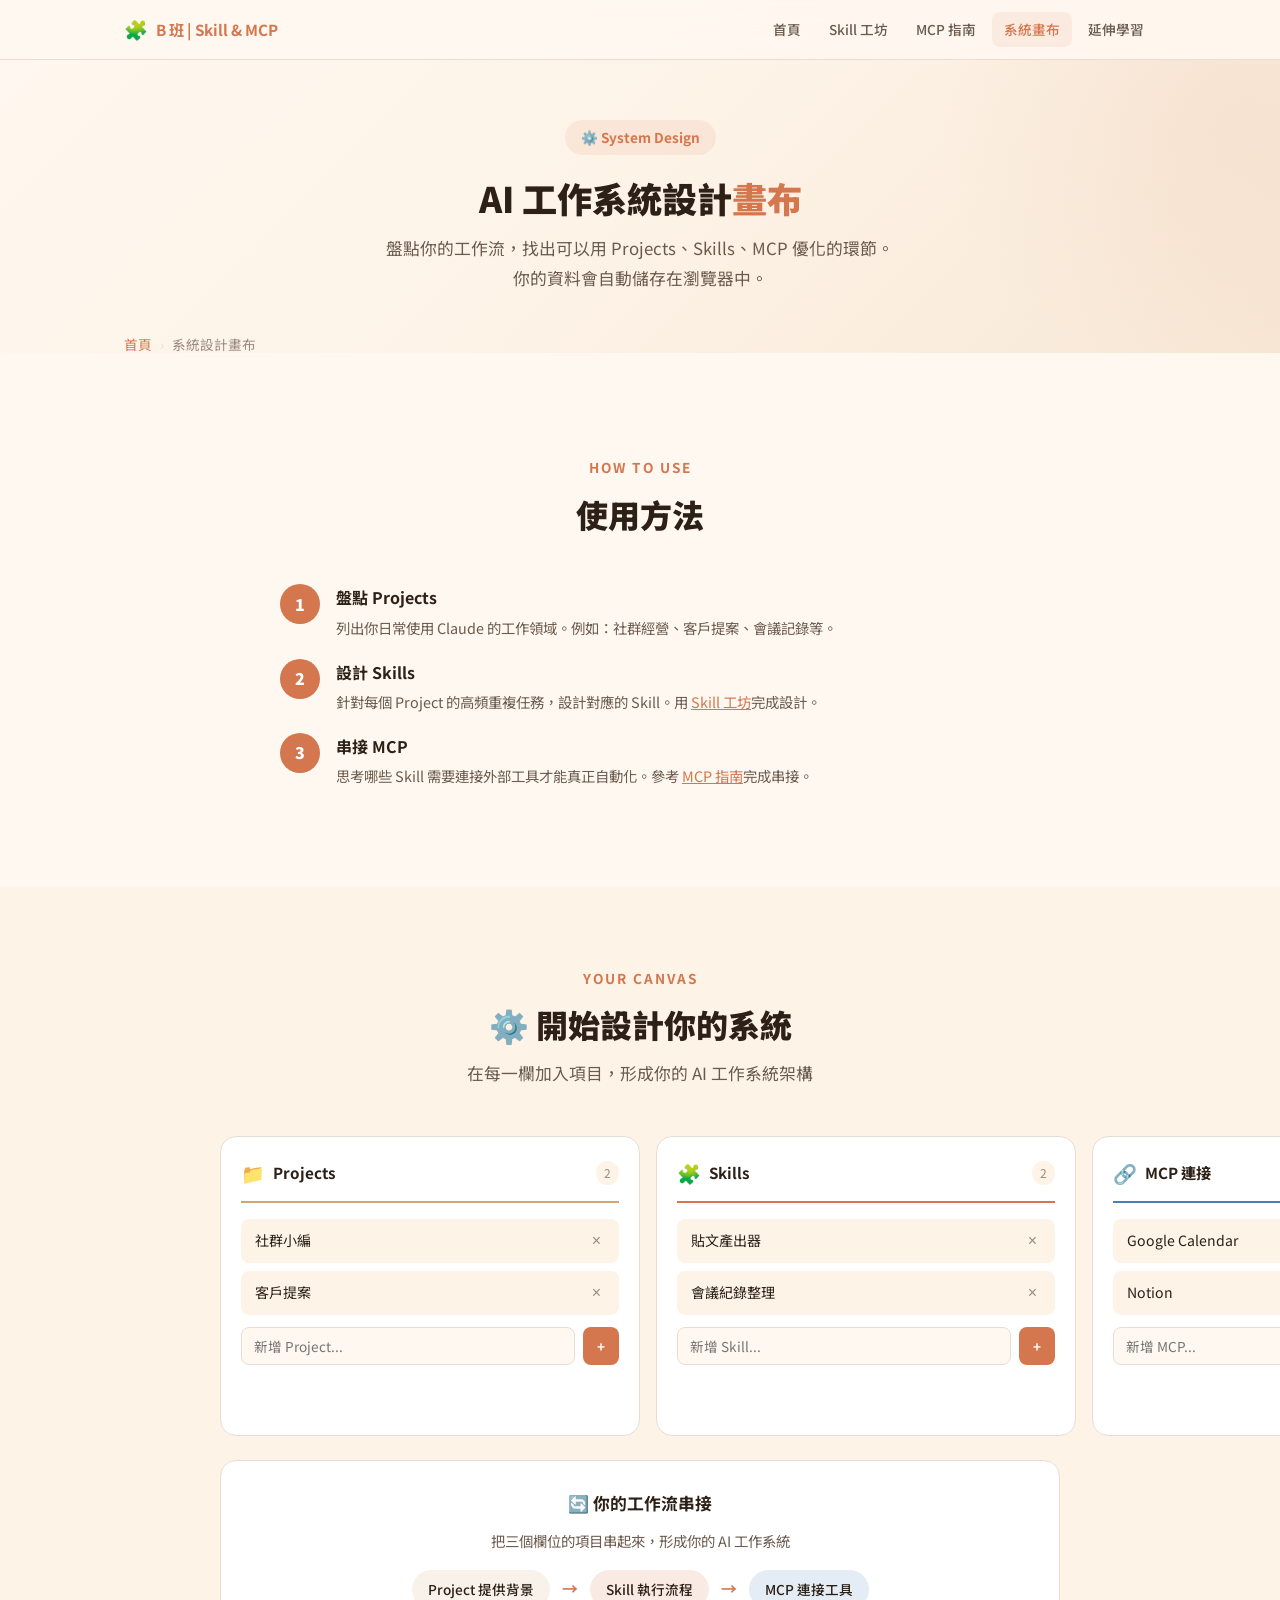
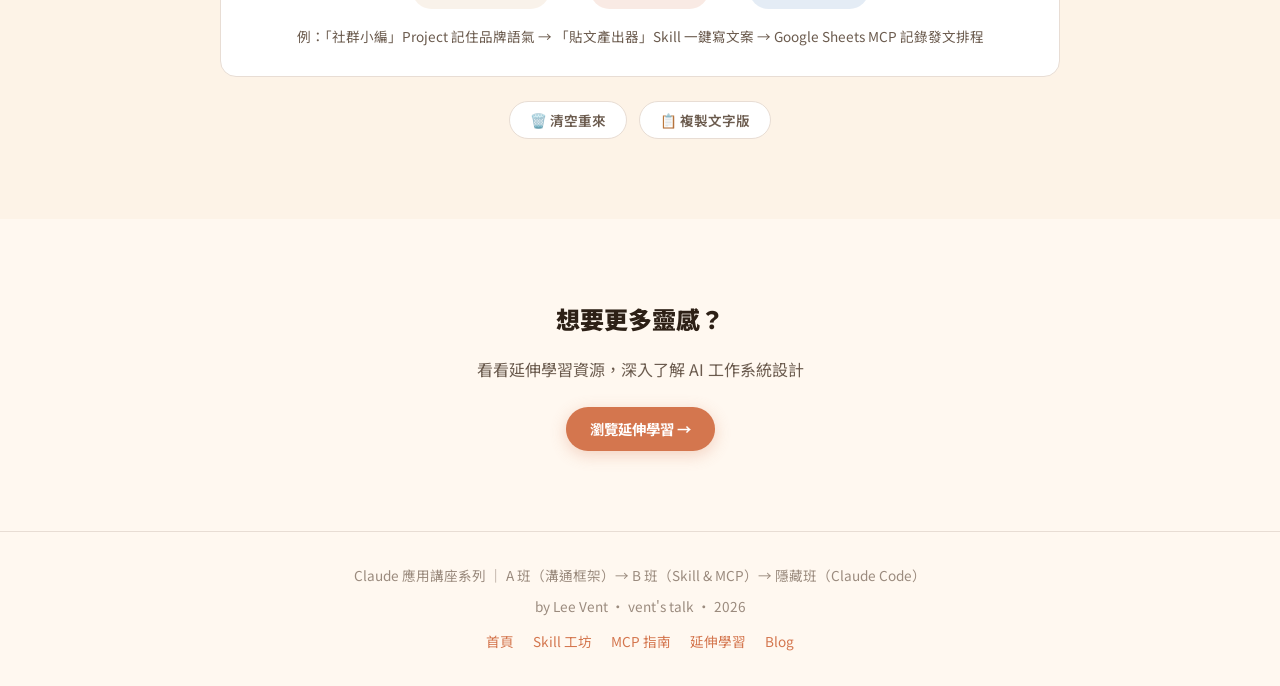
==== canvas/index.html @ 46711bc7 "refactor: transform single-page site into multi-page architecture - Extract shared CSS design system" ====
<!DOCTYPE html>
<html lang="zh-TW">
<head>
  <meta charset="UTF-8">
  <meta name="viewport" content="width=device-width, initial-scale=1.0">
  <title>AI 工作系統設計畫布 — B 班教學資源</title>
  <meta name="description" content="互動式設計畫布：盤點你的 Projects、Skills、MCP 連接，規劃你的 AI 工作系統。支援 localStorage 儲存。">
  <meta name="robots" content="index, follow">
  <link rel="canonical" href="https://bclass.leevent.xyz/canvas/">

  <meta property="og:type" content="article">
  <meta property="og:title" content="AI 工作系統設計畫布">
  <meta property="og:description" content="盤點你的工作流，用 Projects × Skills × MCP 打造你的 AI 工作系統。">
  <meta property="og:url" content="https://bclass.leevent.xyz/canvas/">

  <link rel="preconnect" href="https://fonts.googleapis.com">
  <link href="https://fonts.googleapis.com/css2?family=Noto+Sans+TC:wght@300;400;500;700;900&display=swap" rel="stylesheet">
  <link rel="stylesheet" href="/assets/shared.css">
  <style>
    /* ── Canvas ── */
    .canvas-container { max-width: 840px; margin: 0 auto; }
    .canvas-board {
      display: grid; grid-template-columns: repeat(3, 1fr); gap: 16px; margin-bottom: 24px;
    }
    .canvas-col {
      background: var(--bg-card); border-radius: var(--radius); padding: 20px;
      border: 1px solid var(--border); min-height: 300px;
    }
    .canvas-col-header {
      display: flex; align-items: center; gap: 8px; margin-bottom: 16px;
      padding-bottom: 12px; border-bottom: 2px solid;
    }
    .canvas-col-header h3 { font-size: 0.95rem; font-weight: 700; }
    .canvas-col-header .col-icon { font-size: 1.2rem; }
    .canvas-col-header .col-count {
      margin-left: auto; font-size: 0.75rem; color: var(--text-muted);
      background: var(--bg-alt); padding: 2px 8px; border-radius: 999px;
    }
    .canvas-col[data-type="projects"] .canvas-col-header { border-color: var(--accent-gold); }
    .canvas-col[data-type="skills"] .canvas-col-header { border-color: var(--accent); }
    .canvas-col[data-type="mcp"] .canvas-col-header { border-color: var(--accent-blue); }
    .canvas-item {
      background: var(--bg-alt); border-radius: var(--radius-xs); padding: 10px 14px;
      margin-bottom: 8px; font-size: 0.88rem; display: flex; align-items: center;
      justify-content: space-between; transition: var(--transition);
    }
    .canvas-item:hover { background: var(--border); }
    .canvas-remove {
      background: none; border: none; color: var(--text-muted);
      cursor: pointer; font-size: 1rem; padding: 0 4px;
    }
    .canvas-remove:hover { color: #D44; }
    .canvas-add { display: flex; gap: 8px; margin-top: 12px; }
    .canvas-add input {
      flex: 1; padding: 8px 12px; border: 1.5px solid var(--border);
      border-radius: var(--radius-xs); font-family: inherit; font-size: 0.85rem;
      background: var(--bg); color: var(--text);
    }
    .canvas-add input:focus { outline: none; border-color: var(--accent); }
    .canvas-add-btn {
      background: var(--accent); color: #fff; border: none;
      border-radius: var(--radius-xs); padding: 8px 14px; cursor: pointer;
      font-size: 0.85rem; font-weight: 700; font-family: inherit;
      transition: var(--transition);
    }
    .canvas-add-btn:hover { background: #C06A45; }

    /* ── Connections ── */
    .canvas-connections {
      background: var(--bg-card); border-radius: var(--radius); padding: 28px;
      border: 1px solid var(--border); text-align: center;
    }
    .canvas-connections h3 { font-size: 1.05rem; font-weight: 700; margin-bottom: 12px; }
    .canvas-connections p { font-size: 0.9rem; color: var(--text-sec); }
    .canvas-flow {
      display: flex; align-items: center; justify-content: center; gap: 12px;
      margin-top: 16px; flex-wrap: wrap;
    }
    .canvas-flow-item {
      background: var(--bg-alt); padding: 8px 16px; border-radius: 999px;
      font-size: 0.85rem; font-weight: 500;
    }
    .canvas-flow-arrow { color: var(--accent); font-weight: 700; }

    /* ── Actions ── */
    .canvas-actions {
      display: flex; justify-content: center; gap: 12px; margin-top: 24px;
    }
    .btn-canvas-action {
      padding: 8px 20px; border-radius: 999px; font-family: inherit;
      font-size: 0.85rem; font-weight: 600; cursor: pointer;
      transition: var(--transition); border: 1.5px solid var(--border);
      background: var(--bg-card); color: var(--text-sec);
    }
    .btn-canvas-action:hover { border-color: var(--accent); color: var(--accent); }

    /* ── How to use ── */
    .howto { max-width: 720px; margin: 0 auto; }
    .howto-step {
      display: grid; grid-template-columns: 40px 1fr; gap: 16px;
      margin-bottom: 20px; align-items: start;
    }
    .howto-num {
      width: 40px; height: 40px; border-radius: 50%;
      background: var(--accent); color: #fff; font-weight: 900;
      display: flex; align-items: center; justify-content: center;
    }
    .howto-step h3 { font-size: 1rem; font-weight: 700; margin-bottom: 4px; }
    .howto-step p { font-size: 0.9rem; color: var(--text-sec); line-height: 1.6; }

    @media (max-width: 768px) {
      .canvas-board { grid-template-columns: 1fr; }
    }
  </style>
</head>
<body>

  <!-- Navigation -->
  <nav class="nav" id="nav">
    <div class="nav-inner">
      <a href="/" class="nav-brand"><span>🧩</span> B 班 | Skill & MCP</a>
      <button class="nav-mobile-toggle" onclick="document.querySelector('.nav-links').classList.toggle('open')">☰</button>
      <div class="nav-links">
        <a href="/">首頁</a>
        <a href="/skill/">Skill 工坊</a>
        <a href="/mcp/">MCP 指南</a>
        <a href="/canvas/" class="active">系統畫布</a>
        <a href="/resources/">延伸學習</a>
      </div>
    </div>
  </nav>

  <!-- Page Hero -->
  <section class="page-hero">
    <div class="page-hero-inner">
      <div class="page-hero-badge">⚙️ System Design</div>
      <h1>AI 工作系統設計<span class="highlight">畫布</span></h1>
      <p class="subtitle">盤點你的工作流，找出可以用 Projects、Skills、MCP 優化的環節。<br>你的資料會自動儲存在瀏覽器中。</p>
    </div>
  </section>

  <div class="breadcrumb">
    <a href="/">首頁</a> <span class="sep">›</span> <span>系統設計畫布</span>
  </div>

  <!-- How to Use -->
  <section class="section">
    <div class="container">
      <div class="section-header fade-in">
        <div class="overline">How to Use</div>
        <h2>使用方法</h2>
      </div>
      <div class="howto fade-in">
        <div class="howto-step">
          <div class="howto-num">1</div>
          <div>
            <h3>盤點 Projects</h3>
            <p>列出你日常使用 Claude 的工作領域。例如：社群經營、客戶提案、會議記錄等。</p>
          </div>
        </div>
        <div class="howto-step">
          <div class="howto-num">2</div>
          <div>
            <h3>設計 Skills</h3>
            <p>針對每個 Project 的高頻重複任務，設計對應的 Skill。用 <a href="/skill/" style="color: var(--accent);">Skill 工坊</a>完成設計。</p>
          </div>
        </div>
        <div class="howto-step">
          <div class="howto-num">3</div>
          <div>
            <h3>串接 MCP</h3>
            <p>思考哪些 Skill 需要連接外部工具才能真正自動化。參考 <a href="/mcp/" style="color: var(--accent);">MCP 指南</a>完成串接。</p>
          </div>
        </div>
      </div>
    </div>
  </section>

  <!-- Canvas -->
  <section class="section section-alt" id="canvas">
    <div class="container">
      <div class="section-header fade-in">
        <div class="overline">Your Canvas</div>
        <h2>⚙️ 開始設計你的系統</h2>
        <p>在每一欄加入項目，形成你的 AI 工作系統架構</p>
      </div>
      <div class="canvas-container fade-in">
        <div class="canvas-board">
          <div class="canvas-col" data-type="projects">
            <div class="canvas-col-header">
              <span class="col-icon">📁</span>
              <h3>Projects</h3>
              <span class="col-count" id="projects-count">2</span>
            </div>
            <div id="projects-list">
              <div class="canvas-item">社群小編 <button class="canvas-remove" onclick="removeItem(this)">×</button></div>
              <div class="canvas-item">客戶提案 <button class="canvas-remove" onclick="removeItem(this)">×</button></div>
            </div>
            <div class="canvas-add">
              <input type="text" placeholder="新增 Project..." onkeydown="if(event.key==='Enter')addItem(this,'projects-list')">
              <button class="canvas-add-btn" onclick="addItem(this.previousElementSibling,'projects-list')">+</button>
            </div>
          </div>
          <div class="canvas-col" data-type="skills">
            <div class="canvas-col-header">
              <span class="col-icon">🧩</span>
              <h3>Skills</h3>
              <span class="col-count" id="skills-count">2</span>
            </div>
            <div id="skills-list">
              <div class="canvas-item">貼文產出器 <button class="canvas-remove" onclick="removeItem(this)">×</button></div>
              <div class="canvas-item">會議紀錄整理 <button class="canvas-remove" onclick="removeItem(this)">×</button></div>
            </div>
            <div class="canvas-add">
              <input type="text" placeholder="新增 Skill..." onkeydown="if(event.key==='Enter')addItem(this,'skills-list')">
              <button class="canvas-add-btn" onclick="addItem(this.previousElementSibling,'skills-list')">+</button>
            </div>
          </div>
          <div class="canvas-col" data-type="mcp">
            <div class="canvas-col-header">
              <span class="col-icon">🔗</span>
              <h3>MCP 連接</h3>
              <span class="col-count" id="mcp-count">2</span>
            </div>
            <div id="mcp-list">
              <div class="canvas-item">Google Calendar <button class="canvas-remove" onclick="removeItem(this)">×</button></div>
              <div class="canvas-item">Notion <button class="canvas-remove" onclick="removeItem(this)">×</button></div>
            </div>
            <div class="canvas-add">
              <input type="text" placeholder="新增 MCP..." onkeydown="if(event.key==='Enter')addItem(this,'mcp-list')">
              <button class="canvas-add-btn" onclick="addItem(this.previousElementSibling,'mcp-list')">+</button>
            </div>
          </div>
        </div>

        <div class="canvas-connections">
          <h3>🔄 你的工作流串接</h3>
          <p>把三個欄位的項目串起來，形成你的 AI 工作系統</p>
          <div class="canvas-flow">
            <div class="canvas-flow-item" style="background: rgba(212,165,116,0.15);">Project 提供背景</div>
            <div class="canvas-flow-arrow">→</div>
            <div class="canvas-flow-item" style="background: rgba(212,118,78,0.15);">Skill 執行流程</div>
            <div class="canvas-flow-arrow">→</div>
            <div class="canvas-flow-item" style="background: rgba(74,127,187,0.15);">MCP 連接工具</div>
          </div>
          <p style="margin-top: 16px; font-size: 0.85rem;">
            例：「社群小編」Project 記住品牌語氣 → 「貼文產出器」Skill 一鍵寫文案 → Google Sheets MCP 記錄發文排程
          </p>
        </div>

        <div class="canvas-actions">
          <button class="btn-canvas-action" onclick="resetCanvas()">🗑️ 清空重來</button>
          <button class="btn-canvas-action" onclick="exportCanvas()">📋 複製文字版</button>
        </div>
      </div>
    </div>
  </section>

  <!-- CTA -->
  <section class="section">
    <div class="container" style="text-align: center;">
      <h2 style="font-size: 1.5rem; font-weight: 900; margin-bottom: 16px;">想要更多靈感？</h2>
      <p style="color: var(--text-sec); margin-bottom: 24px;">看看延伸學習資源，深入了解 AI 工作系統設計</p>
      <a href="/resources/" class="btn btn-primary btn-sm">瀏覽延伸學習 →</a>
    </div>
  </section>

  <!-- Footer -->
  <footer class="footer">
    <div class="container">
      <p>Claude 應用講座系列 ｜ A 班（溝通框架）→ B 班（Skill & MCP）→ 隱藏班（Claude Code）</p>
      <p style="margin-top: 8px;">by Lee Vent · vent's talk · 2026</p>
      <div class="footer-links">
        <a href="/">首頁</a>
        <a href="/skill/">Skill 工坊</a>
        <a href="/mcp/">MCP 指南</a>
        <a href="/resources/">延伸學習</a>
        <a href="https://leevent.xyz">Blog</a>
      </div>
    </div>
  </footer>

  <script>
    window.addEventListener('scroll', () => {
      document.getElementById('nav').classList.toggle('scrolled', window.scrollY > 20);
    });
    const observer = new IntersectionObserver((entries) => {
      entries.forEach(e => { if (e.isIntersecting) e.target.classList.add('visible'); });
    }, { threshold: 0.1 });
    document.querySelectorAll('.fade-in').forEach(el => observer.observe(el));

    function escapeHtml(text) {
      const div = document.createElement('div');
      div.textContent = text;
      return div.innerHTML;
    }

    function addItem(input, listId) {
      const val = input.value.trim();
      if (!val) return;
      const list = document.getElementById(listId);
      const item = document.createElement('div');
      item.className = 'canvas-item';
      item.innerHTML = `${escapeHtml(val)} <button class="canvas-remove" onclick="removeItem(this)">×</button>`;
      list.appendChild(item);
      input.value = '';
      saveCanvas();
      updateCounts();
    }

    function removeItem(btn) {
      btn.parentElement.remove();
      saveCanvas();
      updateCounts();
    }

    function updateCounts() {
      ['projects', 'skills', 'mcp'].forEach(type => {
        const count = document.getElementById(type + '-list').querySelectorAll('.canvas-item').length;
        document.getElementById(type + '-count').textContent = count;
      });
    }

    function saveCanvas() {
      const data = {};
      ['projects-list', 'skills-list', 'mcp-list'].forEach(id => {
        const items = document.getElementById(id).querySelectorAll('.canvas-item');
        data[id] = Array.from(items).map(el => el.textContent.replace('×', '').trim());
      });
      localStorage.setItem('b-class-canvas', JSON.stringify(data));
    }

    function loadCanvas() {
      try {
        const data = JSON.parse(localStorage.getItem('b-class-canvas'));
        if (!data) { updateCounts(); return; }
        ['projects-list', 'skills-list', 'mcp-list'].forEach(id => {
          if (!data[id]) return;
          const list = document.getElementById(id);
          list.innerHTML = '';
          data[id].forEach(val => {
            const item = document.createElement('div');
            item.className = 'canvas-item';
            item.innerHTML = `${escapeHtml(val)} <button class="canvas-remove" onclick="removeItem(this)">×</button>`;
            list.appendChild(item);
          });
        });
        updateCounts();
      } catch(e) { updateCounts(); }
    }

    function resetCanvas() {
      if (!confirm('確定要清空所有項目嗎？')) return;
      ['projects-list', 'skills-list', 'mcp-list'].forEach(id => {
        document.getElementById(id).innerHTML = '';
      });
      localStorage.removeItem('b-class-canvas');
      updateCounts();
    }

    function exportCanvas() {
      let text = '# 我的 AI 工作系統設計\n\n';
      const labels = { 'projects-list': 'Projects', 'skills-list': 'Skills', 'mcp-list': 'MCP 連接' };
      ['projects-list', 'skills-list', 'mcp-list'].forEach(id => {
        const items = document.getElementById(id).querySelectorAll('.canvas-item');
        text += `## ${labels[id]}\n`;
        if (items.length === 0) { text += '（尚未新增）\n'; }
        else { Array.from(items).forEach(el => { text += `- ${el.textContent.replace('×', '').trim()}\n`; }); }
        text += '\n';
      });
      text += '## 串接邏輯\nProject 提供背景 → Skill 執行流程 → MCP 連接工具\n';
      navigator.clipboard.writeText(text).then(() => alert('已複製到剪貼簿！'));
    }

    loadCanvas();
  </script>
</body>
</html>
---- assets/shared.css ----
/* ══════════════════════════════════════
   B 班 Design System — shared.css
   ══════════════════════════════════════ */

*, *::before, *::after { box-sizing: border-box; margin: 0; padding: 0; }

:root {
  --bg: #FFF8F0;
  --bg-alt: #FDF3E7;
  --bg-card: #FFFFFF;
  --bg-dark: #1E1A15;
  --accent: #D4764E;
  --accent-light: #E8A87C;
  --accent-gold: #D4A574;
  --accent-blue: #4A7FBB;
  --accent-blue-light: #6B9DD4;
  --accent-green: #6BAF7B;
  --accent-purple: #8B6BB5;
  --text: #2D2016;
  --text-sec: #6B5B4E;
  --text-muted: #9B8B7E;
  --text-on-dark: #F5EDE5;
  --border: #E8DDD4;
  --shadow: rgba(45, 32, 22, 0.08);
  --shadow-lg: rgba(45, 32, 22, 0.12);
  --radius: 16px;
  --radius-sm: 12px;
  --radius-xs: 8px;
  --transition: all 0.3s cubic-bezier(0.4, 0, 0.2, 1);
}

html { font-size: 16px; scroll-behavior: smooth; }
body {
  font-family: 'Noto Sans TC', 'Microsoft JhengHei', 'PingFang TC', sans-serif;
  background: var(--bg);
  color: var(--text);
  line-height: 1.7;
  -webkit-font-smoothing: antialiased;
  overflow-x: hidden;
}

/* ── Navigation ── */
.nav {
  position: fixed; top: 0; left: 0; right: 0; z-index: 100;
  background: rgba(255, 248, 240, 0.92);
  backdrop-filter: blur(12px);
  border-bottom: 1px solid var(--border);
  transition: var(--transition);
}
.nav.scrolled { box-shadow: 0 2px 20px var(--shadow); }
.nav-inner {
  max-width: 1080px; margin: 0 auto;
  padding: 12px 24px;
  display: flex; align-items: center; justify-content: space-between;
}
.nav-brand {
  font-weight: 700; font-size: 0.95rem; color: var(--accent);
  text-decoration: none; display: flex; align-items: center; gap: 8px;
}
.nav-brand span { font-size: 1.2rem; }
.nav-links { display: flex; gap: 4px; }
.nav-links a {
  color: var(--text-sec); text-decoration: none; font-size: 0.85rem;
  padding: 6px 12px; border-radius: 8px; transition: var(--transition);
  font-weight: 500;
}
.nav-links a:hover { background: var(--bg-alt); color: var(--accent); }
.nav-links a.active { background: rgba(212,118,78,0.1); color: var(--accent); }
.nav-mobile-toggle { display: none; background: none; border: none; font-size: 1.5rem; cursor: pointer; color: var(--text); }

/* ── Container & Section ── */
.container { max-width: 1080px; margin: 0 auto; padding: 0 24px; }
.section { padding: 80px 0; }
.section-alt { background: var(--bg-alt); }
.section-dark { background: var(--bg-dark); color: var(--text-on-dark); }

/* ── Page Hero (sub-pages) ── */
.page-hero {
  padding: 120px 0 60px;
  background: linear-gradient(135deg, #FFF8F0 0%, #FDF3E7 50%, #F8E8D6 100%);
  position: relative; overflow: hidden;
}
.page-hero::before {
  content: ''; position: absolute; top: -50%; right: -20%;
  width: 600px; height: 600px; border-radius: 50%;
  background: radial-gradient(circle, rgba(212,118,78,0.08) 0%, transparent 70%);
}
.page-hero-inner {
  max-width: 780px; margin: 0 auto; padding: 0 24px;
  position: relative; z-index: 1; text-align: center;
}
.page-hero-badge {
  display: inline-flex; align-items: center; gap: 8px;
  background: rgba(212,118,78,0.1); color: var(--accent);
  padding: 6px 16px; border-radius: 999px; font-size: 0.85rem; font-weight: 700;
  margin-bottom: 20px;
}
.page-hero h1 { font-size: 2.2rem; font-weight: 900; line-height: 1.3; margin-bottom: 12px; }
.page-hero h1 .highlight { color: var(--accent); }
.page-hero .subtitle { font-size: 1.05rem; color: var(--text-sec); line-height: 1.8; }

/* ── Section Headers ── */
.section-header { text-align: center; margin-bottom: 48px; }
.section-header .overline {
  font-size: 0.85rem; font-weight: 700; color: var(--accent);
  text-transform: uppercase; letter-spacing: 2px; margin-bottom: 12px;
}
.section-header h2 { font-size: 2rem; font-weight: 900; line-height: 1.4; margin-bottom: 12px; }
.section-header p { font-size: 1.05rem; color: var(--text-sec); max-width: 640px; margin: 0 auto; }
.section-dark .section-header p { color: rgba(245,237,229,0.7); }

/* ── Buttons ── */
.btn {
  display: inline-flex; align-items: center; justify-content: center; gap: 8px;
  border: none; border-radius: 999px; font-family: inherit; cursor: pointer;
  font-weight: 700; transition: var(--transition); text-decoration: none;
}
.btn-primary {
  background: var(--accent); color: #fff;
  padding: 16px 36px; font-size: 1.05rem;
  box-shadow: 0 4px 16px rgba(212,118,78,0.3);
}
.btn-primary:hover { transform: translateY(-2px); box-shadow: 0 6px 24px rgba(212,118,78,0.4); }
.btn-secondary {
  background: transparent; color: var(--accent);
  padding: 14px 32px; font-size: 1rem;
  border: 2px solid var(--accent);
}
.btn-secondary:hover { background: rgba(212,118,78,0.08); }
.btn-sm {
  padding: 10px 24px; font-size: 0.9rem;
}

/* ── Breadcrumb ── */
.breadcrumb {
  display: flex; align-items: center; gap: 8px;
  font-size: 0.85rem; color: var(--text-muted);
  max-width: 1080px; margin: 0 auto; padding: 0 24px;
  margin-top: -20px; margin-bottom: 20px;
  position: relative; z-index: 1;
}
.breadcrumb a { color: var(--accent); text-decoration: none; }
.breadcrumb a:hover { text-decoration: underline; }
.breadcrumb .sep { color: var(--border); }

/* ── Footer ── */
.footer {
  padding: 32px 0; text-align: center;
  font-size: 0.85rem; color: var(--text-muted);
  border-top: 1px solid var(--border);
}
.footer-links { margin-top: 12px; }
.footer-links a {
  color: var(--accent); text-decoration: none;
  margin: 0 8px;
}
.footer-links a:hover { text-decoration: underline; }

/* ── Animations ── */
@keyframes fadeUp {
  from { opacity: 0; transform: translateY(20px); }
  to { opacity: 1; transform: translateY(0); }
}
.fade-in {
  opacity: 0; transform: translateY(20px);
  transition: opacity 0.6s ease, transform 0.6s ease;
}
.fade-in.visible { opacity: 1; transform: translateY(0); }

/* ── Responsive ── */
@media (max-width: 768px) {
  .nav-links { display: none; }
  .nav-links.open {
    display: flex; flex-direction: column; position: absolute;
    top: 100%; left: 0; right: 0; background: var(--bg);
    padding: 16px; border-bottom: 1px solid var(--border);
    box-shadow: 0 8px 24px var(--shadow);
  }
  .nav-mobile-toggle { display: block; }
  .page-hero h1 { font-size: 1.6rem; }
  .section { padding: 60px 0; }
  .breadcrumb { margin-top: -10px; }
}
@media (max-width: 480px) {
  .page-hero { padding: 100px 0 40px; }
  .section { padding: 50px 0; }
}
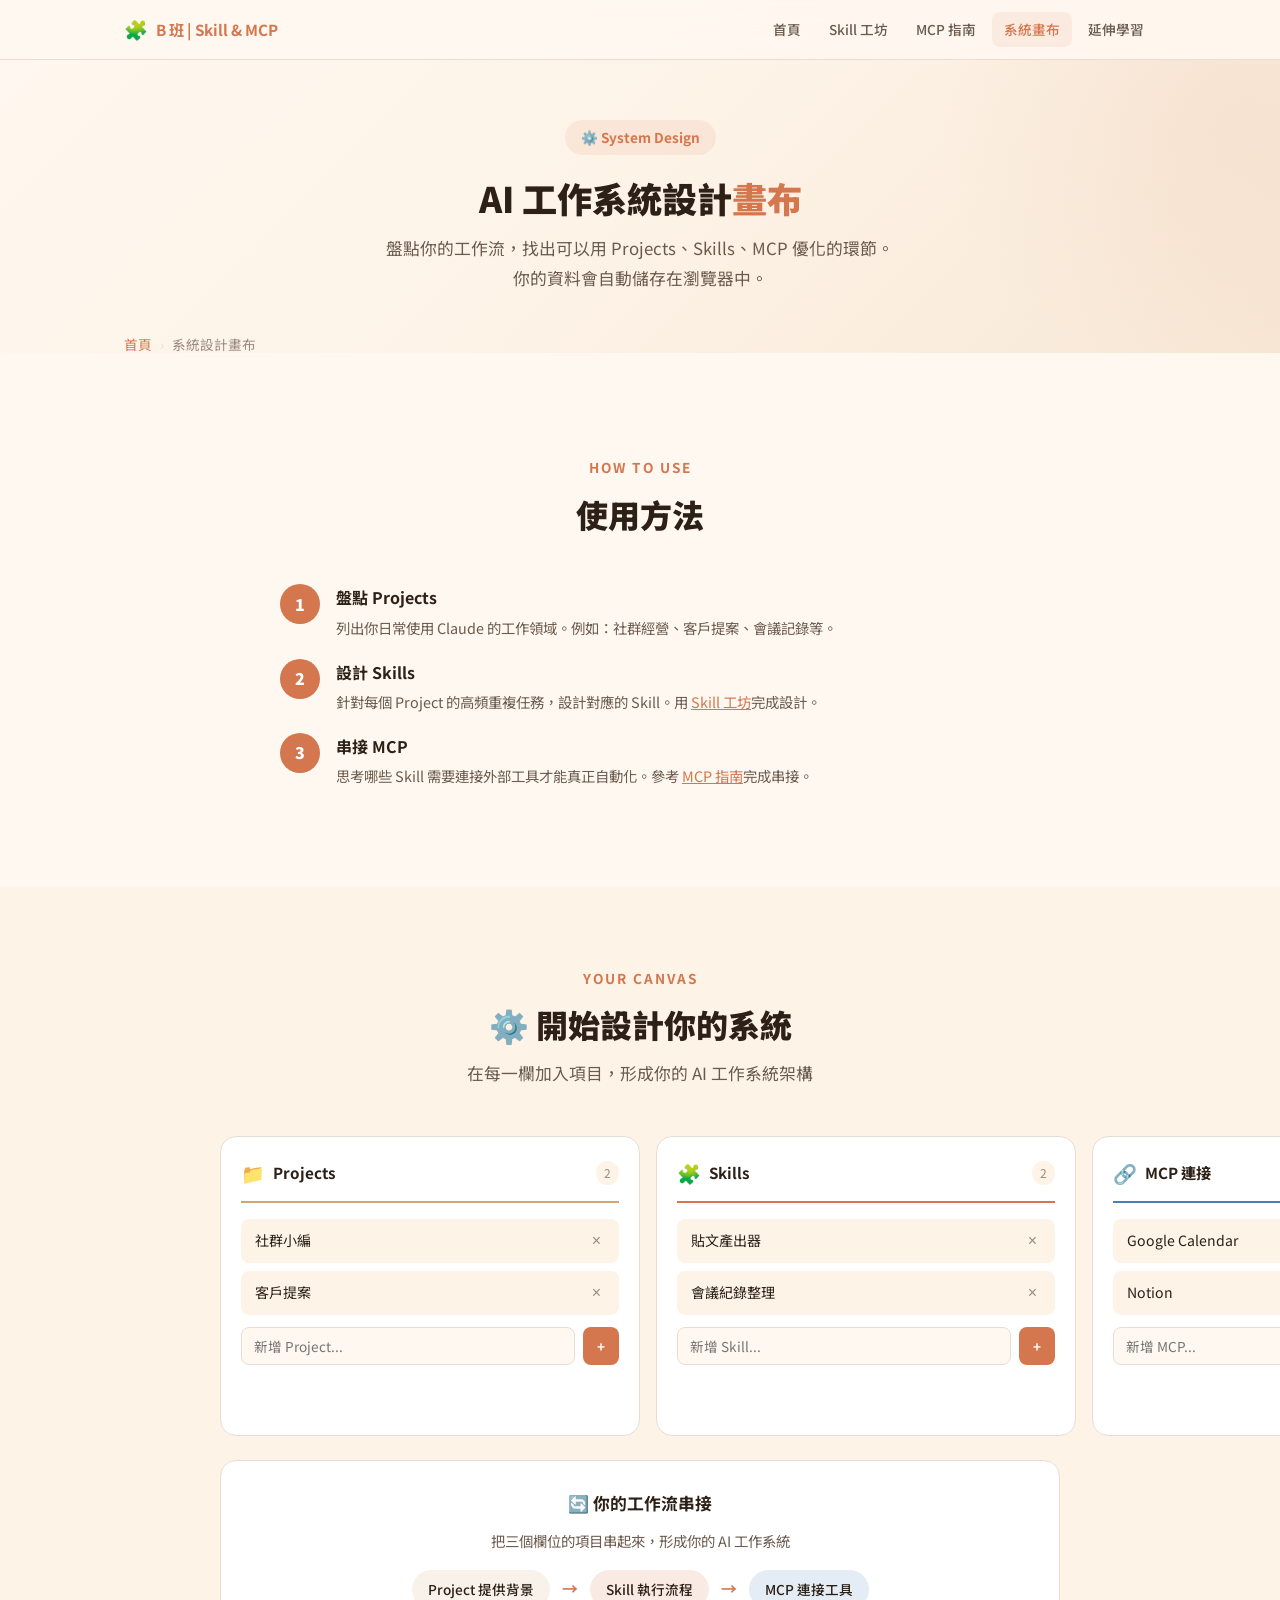
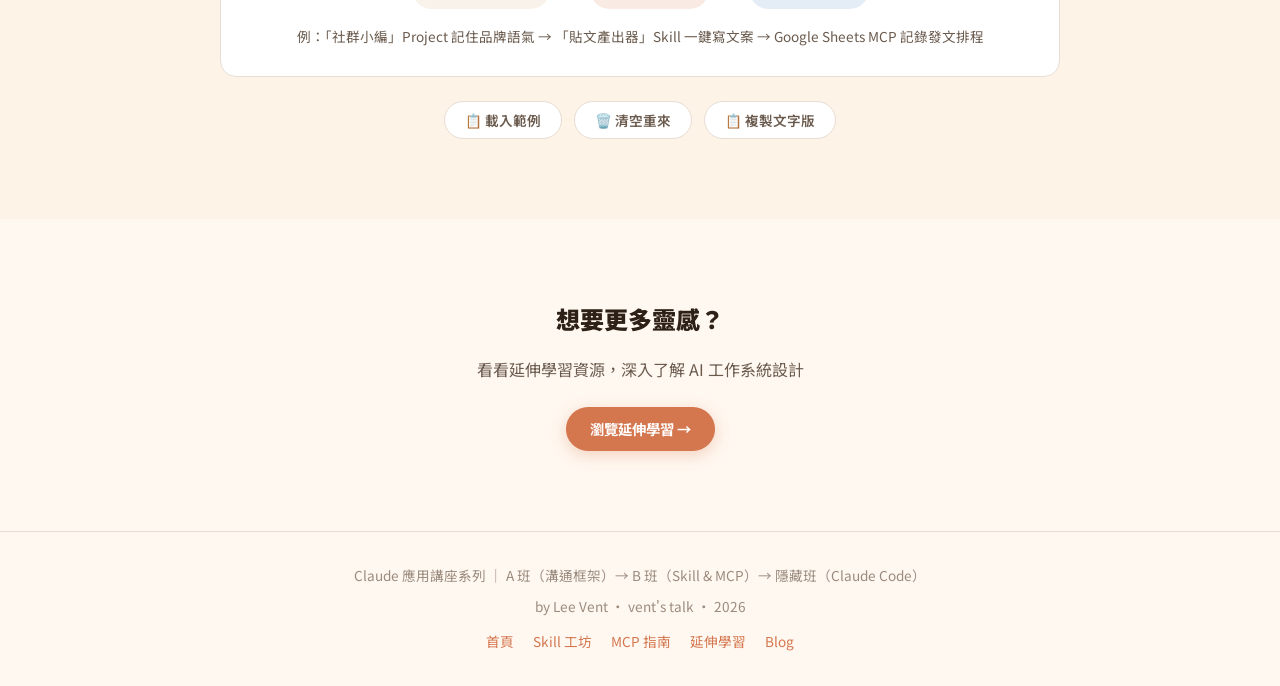
==== commit c58cfc86: "fix(b-class): 50-person review fixes — P0/P1/P2 issues across all pages MCP: replace Google Sheets o" ====
--- a/canvas/index.html
+++ b/canvas/index.html
@@ -249,6 +249,7 @@
         </div>
 
         <div class="canvas-actions">
+          <button class="btn-canvas-action" onclick="loadExampleCanvas()">📋 載入範例</button>
           <button class="btn-canvas-action" onclick="resetCanvas()">🗑️ 清空重來</button>
           <button class="btn-canvas-action" onclick="exportCanvas()">📋 複製文字版</button>
         </div>
@@ -372,6 +373,27 @@
       navigator.clipboard.writeText(text).then(() => alert('已複製到剪貼簿！'));
     }
 
+    function loadExampleCanvas() {
+      if (!confirm('載入範例會覆蓋目前內容，確定嗎？')) return;
+      const example = {
+        'projects-list': ['社群經營', '客戶提案', '會議管理', '內容行銷'],
+        'skills-list': ['社群貼文產出器', '提案摘要生成', '會議紀錄整理', '週報自動撰寫', 'EDM 文案產出'],
+        'mcp-list': ['Google Calendar', 'Notion', 'Slack', 'Canva', 'Google Sheets']
+      };
+      ['projects-list', 'skills-list', 'mcp-list'].forEach(id => {
+        const list = document.getElementById(id);
+        list.innerHTML = '';
+        example[id].forEach(val => {
+          const item = document.createElement('div');
+          item.className = 'canvas-item';
+          item.innerHTML = `${escapeHtml(val)} <button class="canvas-remove" onclick="removeItem(this)">×</button>`;
+          list.appendChild(item);
+        });
+      });
+      saveCanvas();
+      updateCounts();
+    }
+
     loadCanvas();
   </script>
 </body>
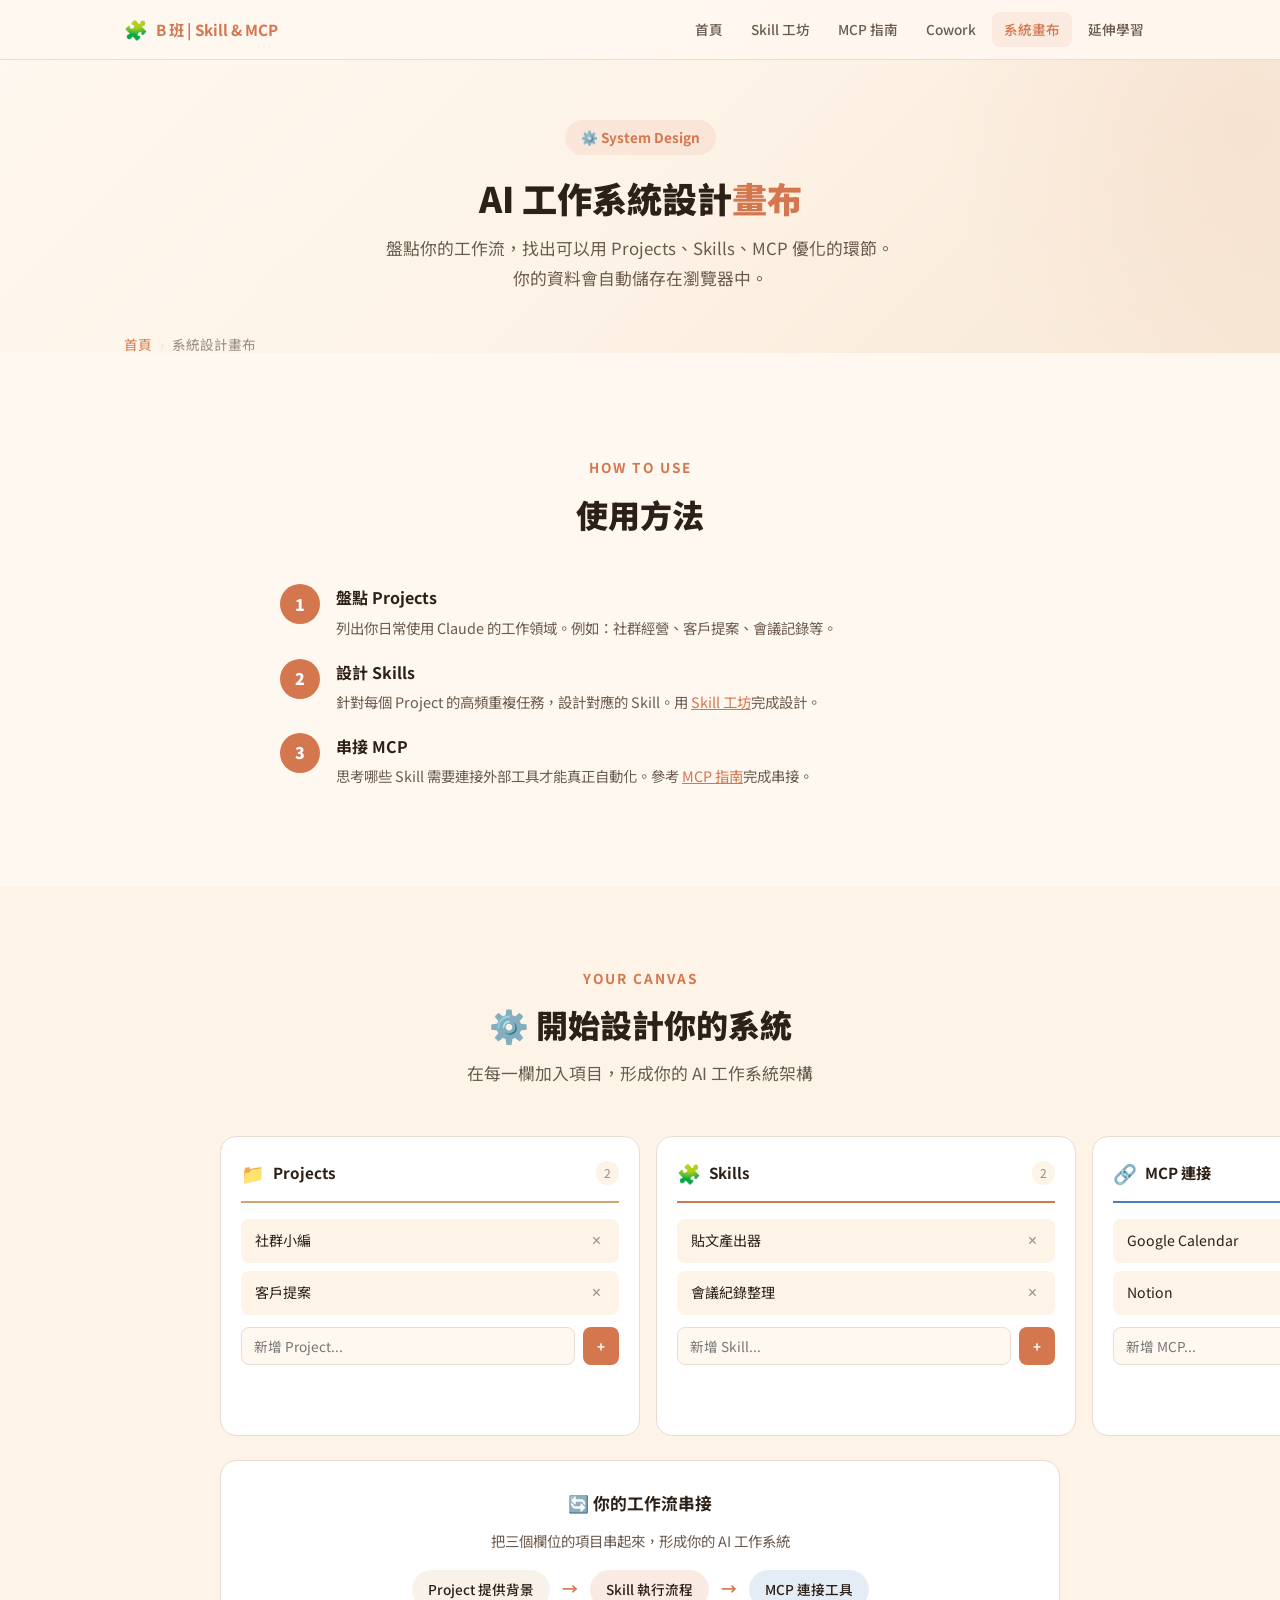
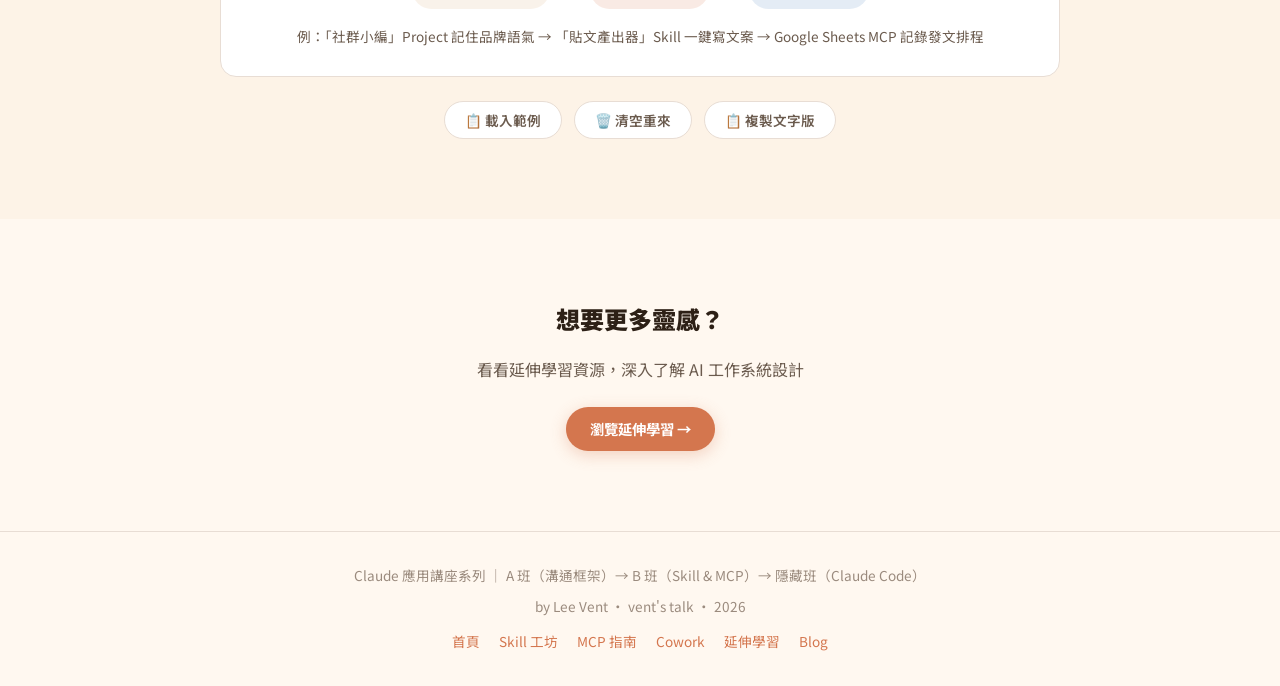
==== commit be508de3: "fix(site-wide): full QA pass — nav/footer/content consistency across all 6 pages P0 fixes (4): - Add" ====
--- a/canvas/index.html
+++ b/canvas/index.html
@@ -124,6 +124,7 @@
         <a href="/">首頁</a>
         <a href="/skill/">Skill 工坊</a>
         <a href="/mcp/">MCP 指南</a>
+        <a href="/cowork/">Cowork</a>
         <a href="/canvas/" class="active">系統畫布</a>
         <a href="/resources/">延伸學習</a>
       </div>
@@ -275,6 +276,7 @@
         <a href="/">首頁</a>
         <a href="/skill/">Skill 工坊</a>
         <a href="/mcp/">MCP 指南</a>
+        <a href="/cowork/">Cowork</a>
         <a href="/resources/">延伸學習</a>
         <a href="https://leevent.xyz">Blog</a>
       </div>
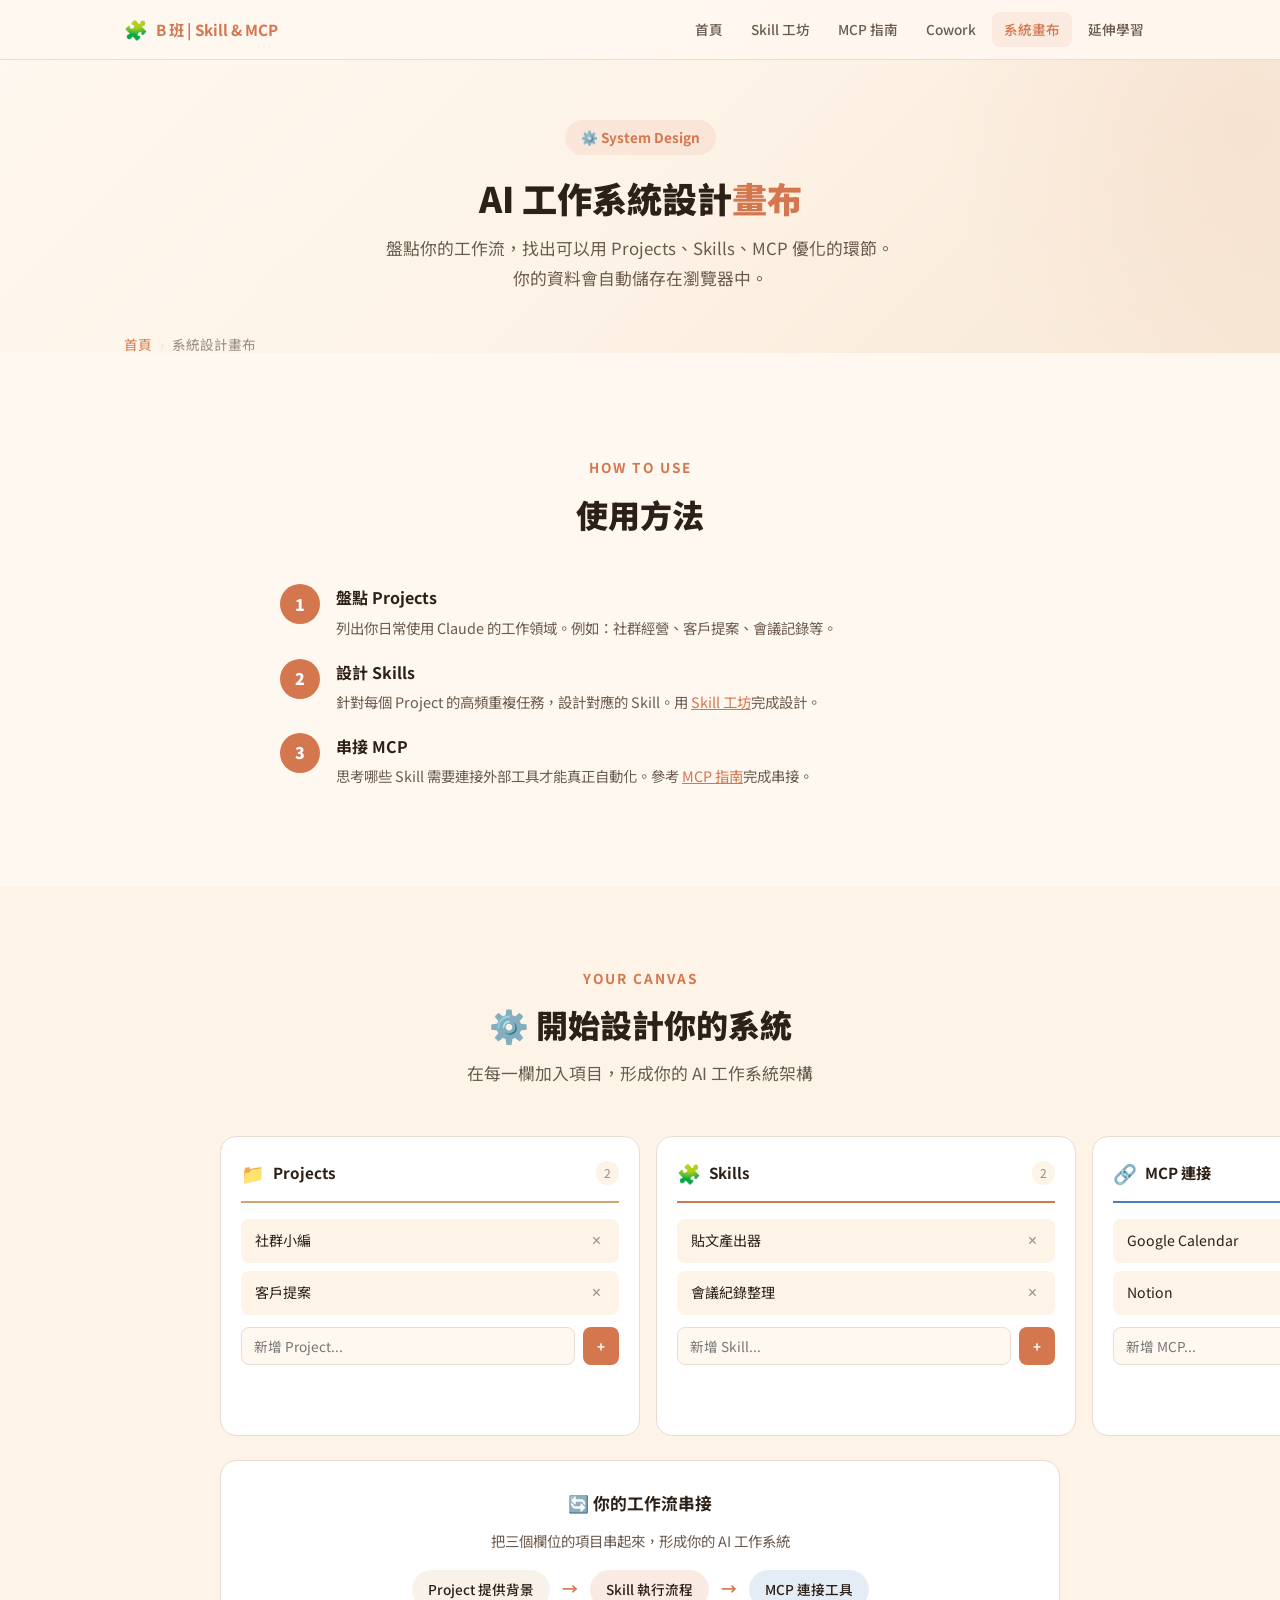
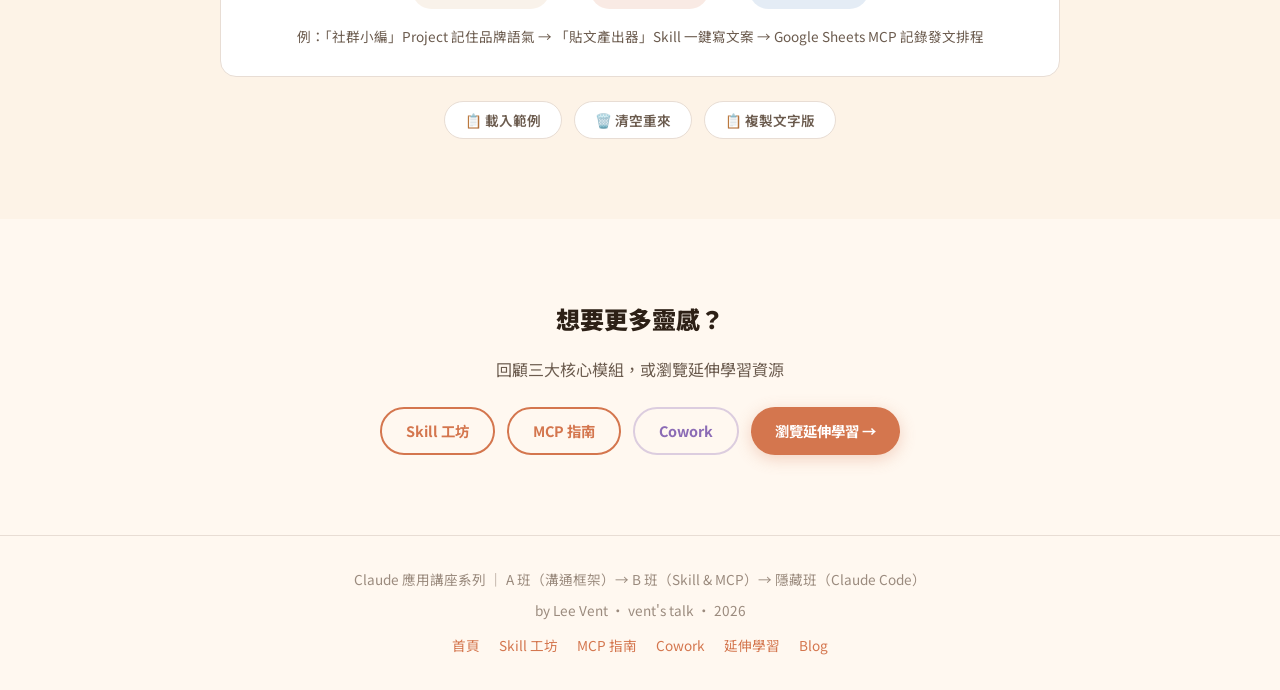
==== commit 4017c97d: "fix(site-wide): remaining P2 fixes — CTA cross-refs + shared CSS extraction CTA cross-references (3 " ====
--- a/canvas/index.html
+++ b/canvas/index.html
@@ -262,8 +262,13 @@
   <section class="section">
     <div class="container" style="text-align: center;">
       <h2 style="font-size: 1.5rem; font-weight: 900; margin-bottom: 16px;">想要更多靈感？</h2>
-      <p style="color: var(--text-sec); margin-bottom: 24px;">看看延伸學習資源，深入了解 AI 工作系統設計</p>
-      <a href="/resources/" class="btn btn-primary btn-sm">瀏覽延伸學習 →</a>
+      <p style="color: var(--text-sec); margin-bottom: 24px;">回顧三大核心模組，或瀏覽延伸學習資源</p>
+      <div style="display:flex;gap:12px;justify-content:center;flex-wrap:wrap">
+        <a href="/skill/" class="btn btn-secondary btn-sm">Skill 工坊</a>
+        <a href="/mcp/" class="btn btn-secondary btn-sm">MCP 指南</a>
+        <a href="/cowork/" class="btn btn-secondary btn-sm" style="border-color:rgba(139,107,181,.3);color:var(--accent-purple)">Cowork</a>
+        <a href="/resources/" class="btn btn-primary btn-sm">瀏覽延伸學習 →</a>
+      </div>
     </div>
   </section>
 
--- a/assets/shared.css
+++ b/assets/shared.css
@@ -143,6 +143,19 @@
 .breadcrumb a:hover { text-decoration: underline; }
 .breadcrumb .sep { color: var(--border); }
 
+/* ── Stat Bar ── */
+.stat-bar {
+  display: flex; justify-content: center; gap: 48px; flex-wrap: wrap;
+  padding: 32px 24px; background: var(--bg-card); border-bottom: 1px solid var(--border);
+}
+.stat-item { text-align: center; }
+.stat-num { font-size: 1.8rem; font-weight: 900; color: var(--accent); }
+.stat-label { font-size: 0.82rem; color: var(--text-sec); margin-top: 4px; }
+@media (max-width: 768px) {
+  .stat-bar { gap: 24px; }
+  .stat-num { font-size: 1.4rem; }
+}
+
 /* ── Footer ── */
 .footer {
   padding: 32px 0; text-align: center;
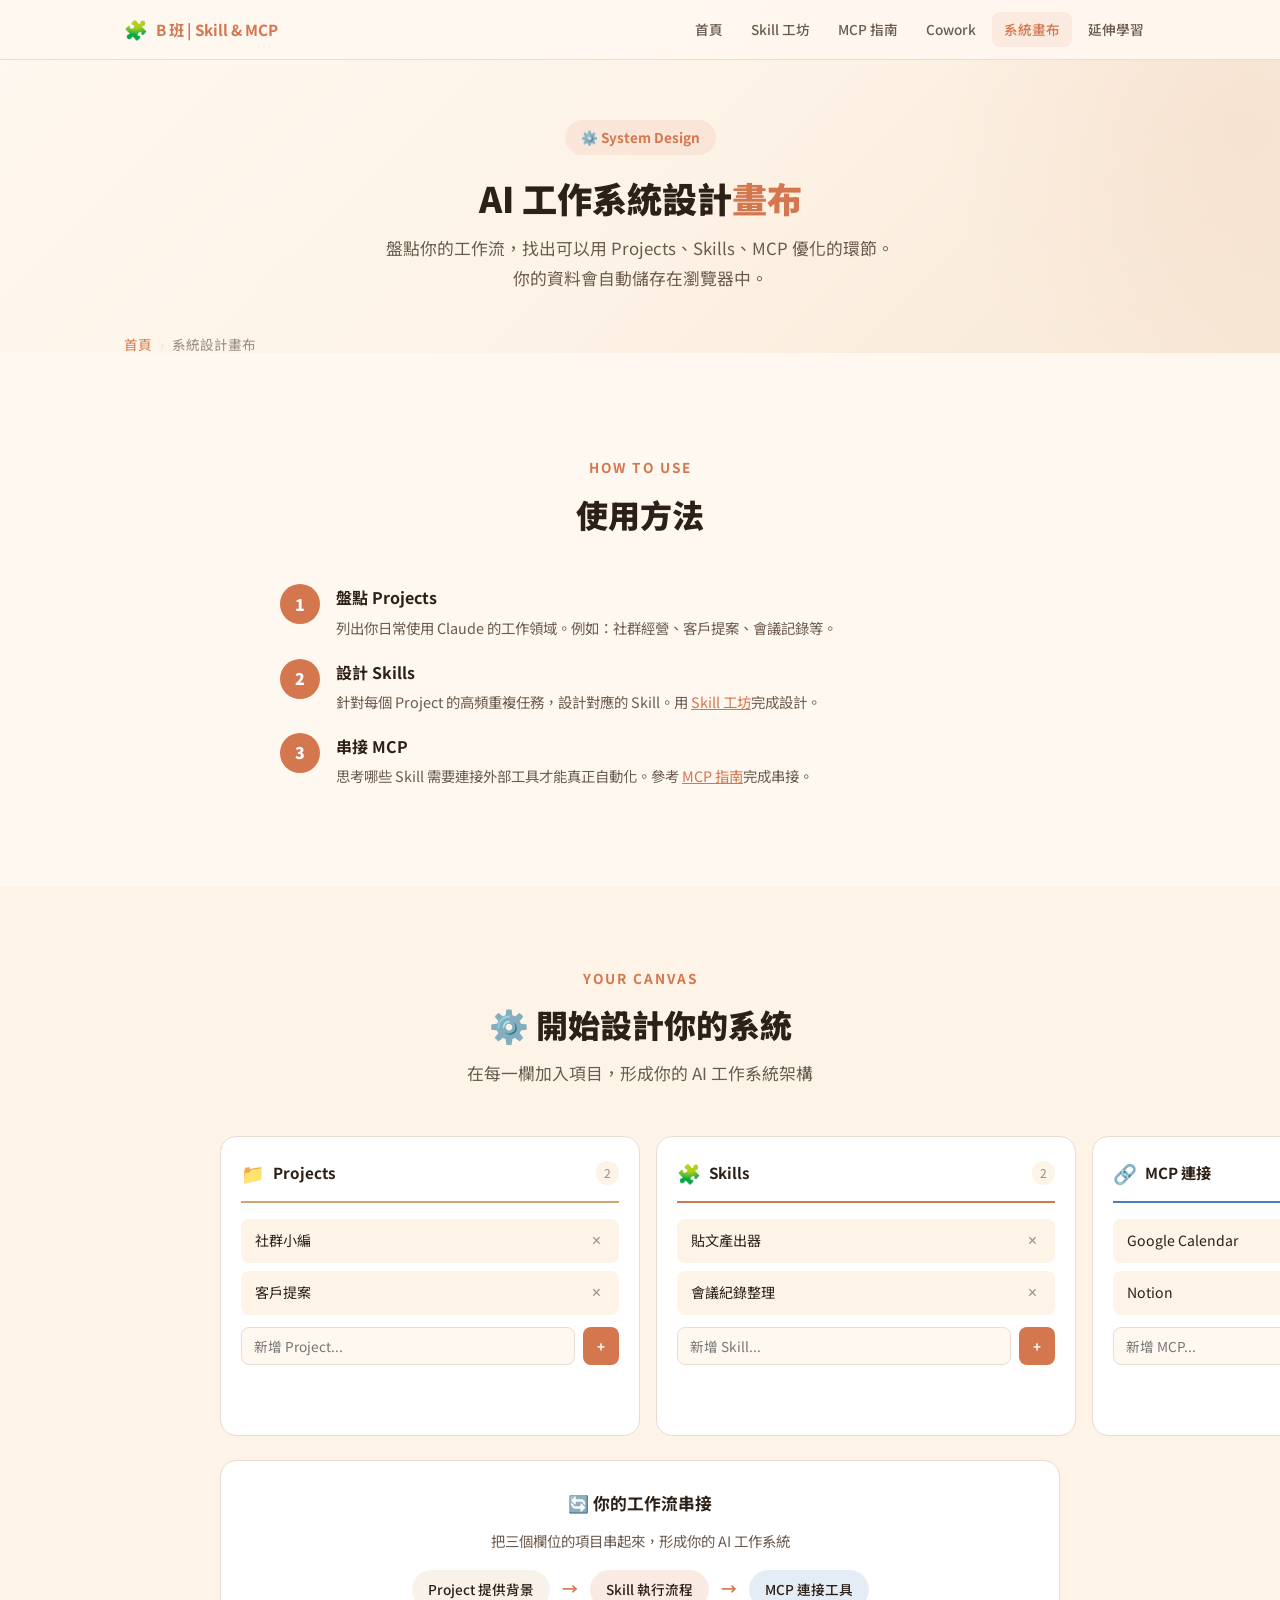
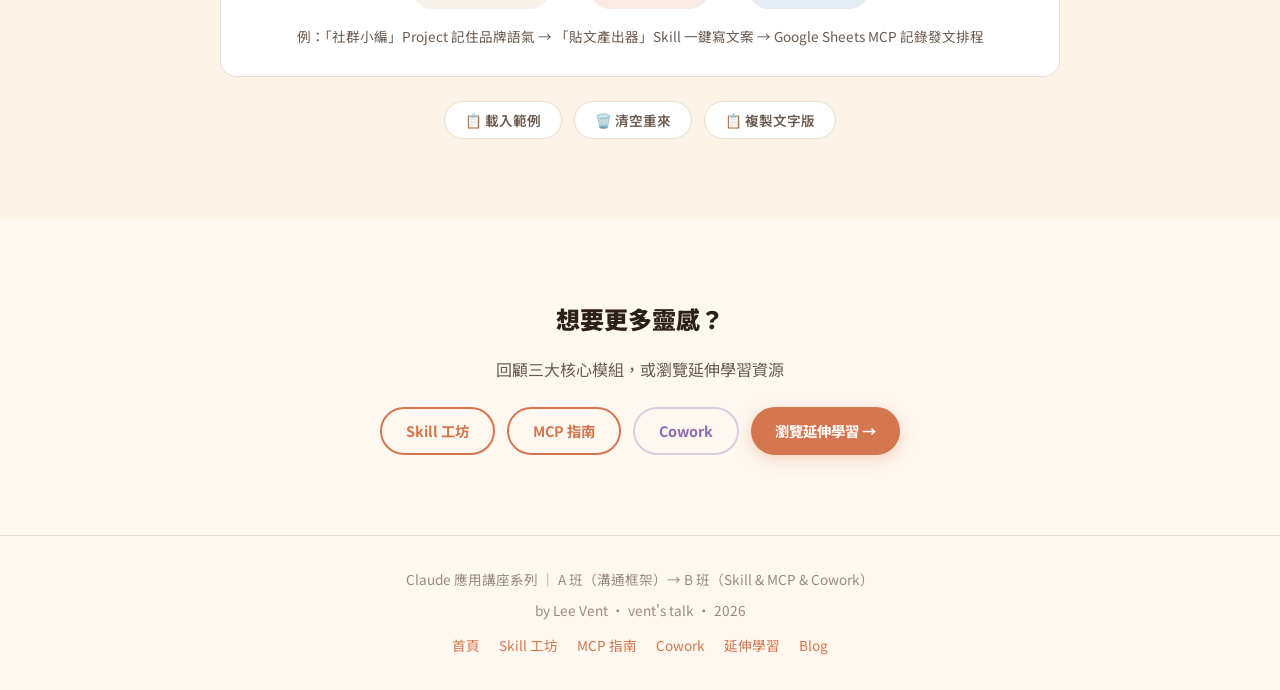
==== commit 48144c42: "fix(site-wide): remove 隱藏班 refs + restore Claude proper nouns - Remove all 隱藏班 references from 6 pag" ====
--- a/canvas/index.html
+++ b/canvas/index.html
@@ -275,7 +275,7 @@
   <!-- Footer -->
   <footer class="footer">
     <div class="container">
-      <p>Claude 應用講座系列 ｜ A 班（溝通框架）→ B 班（Skill & MCP）→ 隱藏班（Claude Code）</p>
+      <p>Claude 應用講座系列 ｜ A 班（溝通框架）→ B 班（Skill & MCP & Cowork）</p>
       <p style="margin-top: 8px;">by Lee Vent · vent's talk · 2026</p>
       <div class="footer-links">
         <a href="/">首頁</a>
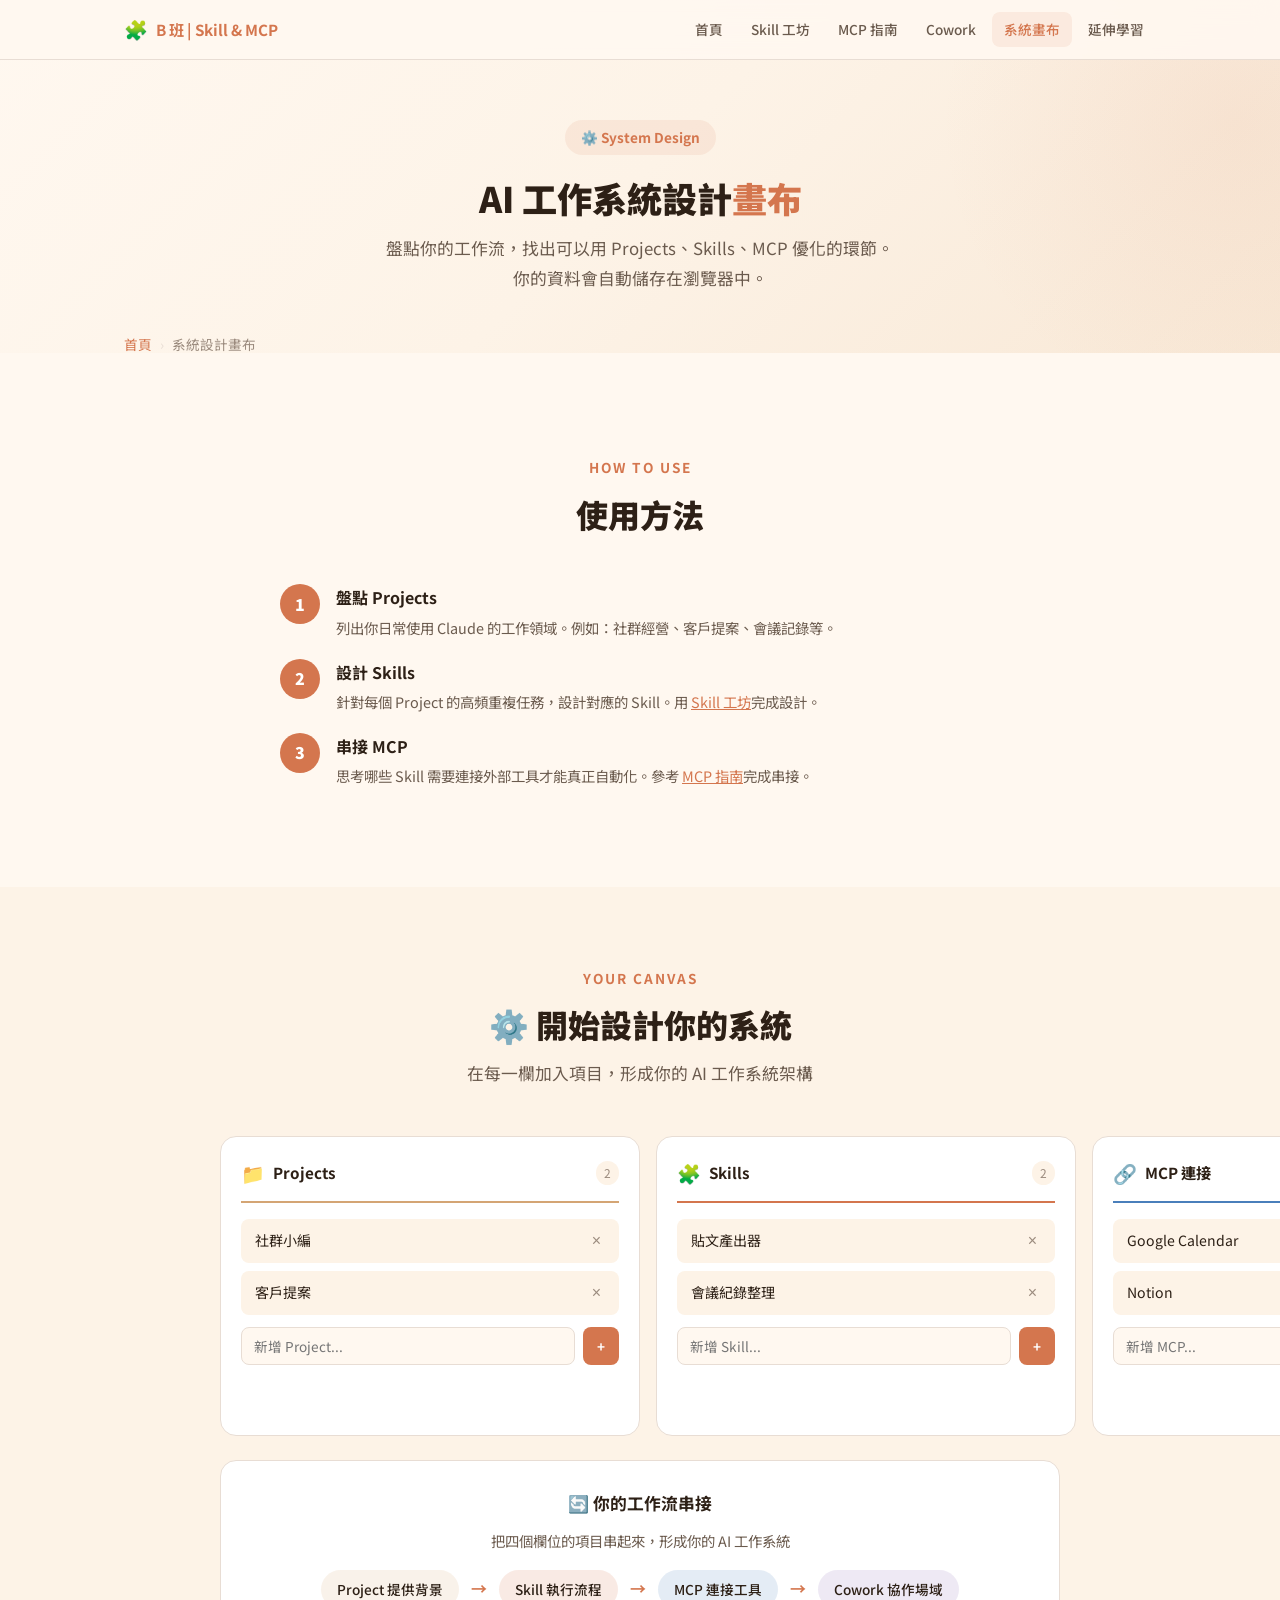
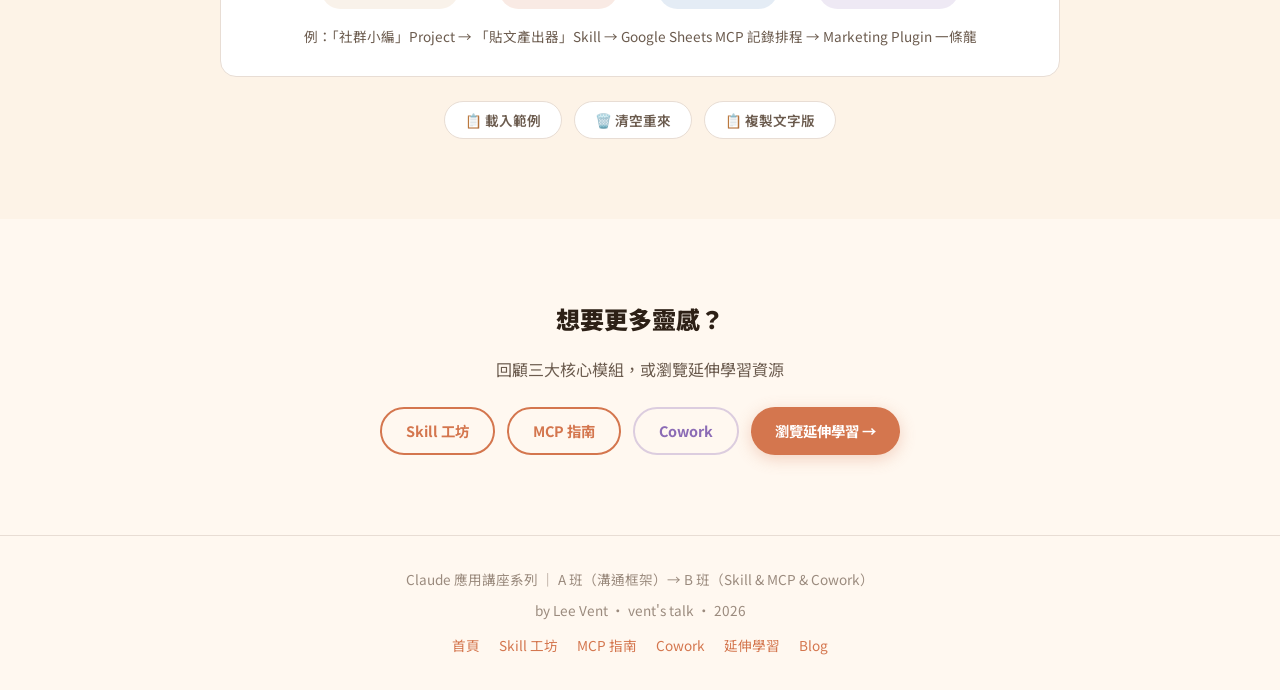
==== commit ebdf91ab: "fix(50-person-review): batch fixes from 3-round QA (25+15+10 reviewers) P0 fixes: - MCP: add Windows" ====
--- a/canvas/index.html
+++ b/canvas/index.html
@@ -20,7 +20,7 @@
     /* ── Canvas ── */
     .canvas-container { max-width: 840px; margin: 0 auto; }
     .canvas-board {
-      display: grid; grid-template-columns: repeat(3, 1fr); gap: 16px; margin-bottom: 24px;
+      display: grid; grid-template-columns: repeat(4, 1fr); gap: 16px; margin-bottom: 24px;
     }
     .canvas-col {
       background: var(--bg-card); border-radius: var(--radius); padding: 20px;
@@ -232,20 +232,34 @@
               <button class="canvas-add-btn" onclick="addItem(this.previousElementSibling,'mcp-list')">+</button>
             </div>
           </div>
+          <div class="canvas-col" data-type="cowork">
+            <div class="canvas-col-header">
+              <span class="col-icon">🤝</span>
+              <h3>Cowork Plugins</h3>
+              <span class="col-count" id="cowork-count">0</span>
+            </div>
+            <div id="cowork-list"></div>
+            <div class="canvas-add">
+              <input type="text" placeholder="新增 Plugin..." onkeydown="if(event.key==='Enter')addItem(this,'cowork-list')">
+              <button class="canvas-add-btn" onclick="addItem(this.previousElementSibling,'cowork-list')">+</button>
+            </div>
+          </div>
         </div>
 
         <div class="canvas-connections">
           <h3>🔄 你的工作流串接</h3>
-          <p>把三個欄位的項目串起來，形成你的 AI 工作系統</p>
+          <p>把四個欄位的項目串起來，形成你的 AI 工作系統</p>
           <div class="canvas-flow">
             <div class="canvas-flow-item" style="background: rgba(212,165,116,0.15);">Project 提供背景</div>
             <div class="canvas-flow-arrow">→</div>
             <div class="canvas-flow-item" style="background: rgba(212,118,78,0.15);">Skill 執行流程</div>
             <div class="canvas-flow-arrow">→</div>
             <div class="canvas-flow-item" style="background: rgba(74,127,187,0.15);">MCP 連接工具</div>
+            <div class="canvas-flow-arrow">→</div>
+            <div class="canvas-flow-item" style="background: rgba(139,107,181,0.15);">Cowork 協作場域</div>
           </div>
           <p style="margin-top: 16px; font-size: 0.85rem;">
-            例：「社群小編」Project 記住品牌語氣 → 「貼文產出器」Skill 一鍵寫文案 → Google Sheets MCP 記錄發文排程
+            例：「社群小編」Project → 「貼文產出器」Skill → Google Sheets MCP 記錄排程 → Marketing Plugin 一條龍
           </p>
         </div>
 
@@ -323,7 +337,7 @@
     }
 
     function updateCounts() {
-      ['projects', 'skills', 'mcp'].forEach(type => {
+      ['projects', 'skills', 'mcp', 'cowork'].forEach(type => {
         const count = document.getElementById(type + '-list').querySelectorAll('.canvas-item').length;
         document.getElementById(type + '-count').textContent = count;
       });
@@ -331,7 +345,7 @@
 
     function saveCanvas() {
       const data = {};
-      ['projects-list', 'skills-list', 'mcp-list'].forEach(id => {
+      ['projects-list', 'skills-list', 'mcp-list', 'cowork-list'].forEach(id => {
         const items = document.getElementById(id).querySelectorAll('.canvas-item');
         data[id] = Array.from(items).map(el => el.textContent.replace('×', '').trim());
       });
@@ -342,7 +356,7 @@
       try {
         const data = JSON.parse(localStorage.getItem('b-class-canvas'));
         if (!data) { updateCounts(); return; }
-        ['projects-list', 'skills-list', 'mcp-list'].forEach(id => {
+        ['projects-list', 'skills-list', 'mcp-list', 'cowork-list'].forEach(id => {
           if (!data[id]) return;
           const list = document.getElementById(id);
           list.innerHTML = '';
@@ -359,7 +373,7 @@
 
     function resetCanvas() {
       if (!confirm('確定要清空所有項目嗎？')) return;
-      ['projects-list', 'skills-list', 'mcp-list'].forEach(id => {
+      ['projects-list', 'skills-list', 'mcp-list', 'cowork-list'].forEach(id => {
         document.getElementById(id).innerHTML = '';
       });
       localStorage.removeItem('b-class-canvas');
@@ -368,15 +382,15 @@
 
     function exportCanvas() {
       let text = '# 我的 AI 工作系統設計\n\n';
-      const labels = { 'projects-list': 'Projects', 'skills-list': 'Skills', 'mcp-list': 'MCP 連接' };
-      ['projects-list', 'skills-list', 'mcp-list'].forEach(id => {
+      const labels = { 'projects-list': 'Projects', 'skills-list': 'Skills', 'mcp-list': 'MCP 連接', 'cowork-list': 'Cowork Plugins' };
+      ['projects-list', 'skills-list', 'mcp-list', 'cowork-list'].forEach(id => {
         const items = document.getElementById(id).querySelectorAll('.canvas-item');
         text += `## ${labels[id]}\n`;
         if (items.length === 0) { text += '（尚未新增）\n'; }
         else { Array.from(items).forEach(el => { text += `- ${el.textContent.replace('×', '').trim()}\n`; }); }
         text += '\n';
       });
-      text += '## 串接邏輯\nProject 提供背景 → Skill 執行流程 → MCP 連接工具\n';
+      text += '## 串接邏輯\nProject 提供背景 → Skill 執行流程 → MCP 連接工具 → Cowork 協作場域\n';
       navigator.clipboard.writeText(text).then(() => alert('已複製到剪貼簿！'));
     }
 
@@ -385,9 +399,10 @@
       const example = {
         'projects-list': ['社群經營', '客戶提案', '會議管理', '內容行銷'],
         'skills-list': ['社群貼文產出器', '提案摘要生成', '會議紀錄整理', '週報自動撰寫', 'EDM 文案產出'],
-        'mcp-list': ['Google Calendar', 'Notion', 'Slack', 'Canva', 'Google Sheets']
+        'mcp-list': ['Google Calendar', 'Notion', 'Slack', 'Canva', 'Google Sheets'],
+        'cowork-list': ['Productivity Plugin', 'Marketing Plugin']
       };
-      ['projects-list', 'skills-list', 'mcp-list'].forEach(id => {
+      ['projects-list', 'skills-list', 'mcp-list', 'cowork-list'].forEach(id => {
         const list = document.getElementById(id);
         list.innerHTML = '';
         example[id].forEach(val => {
